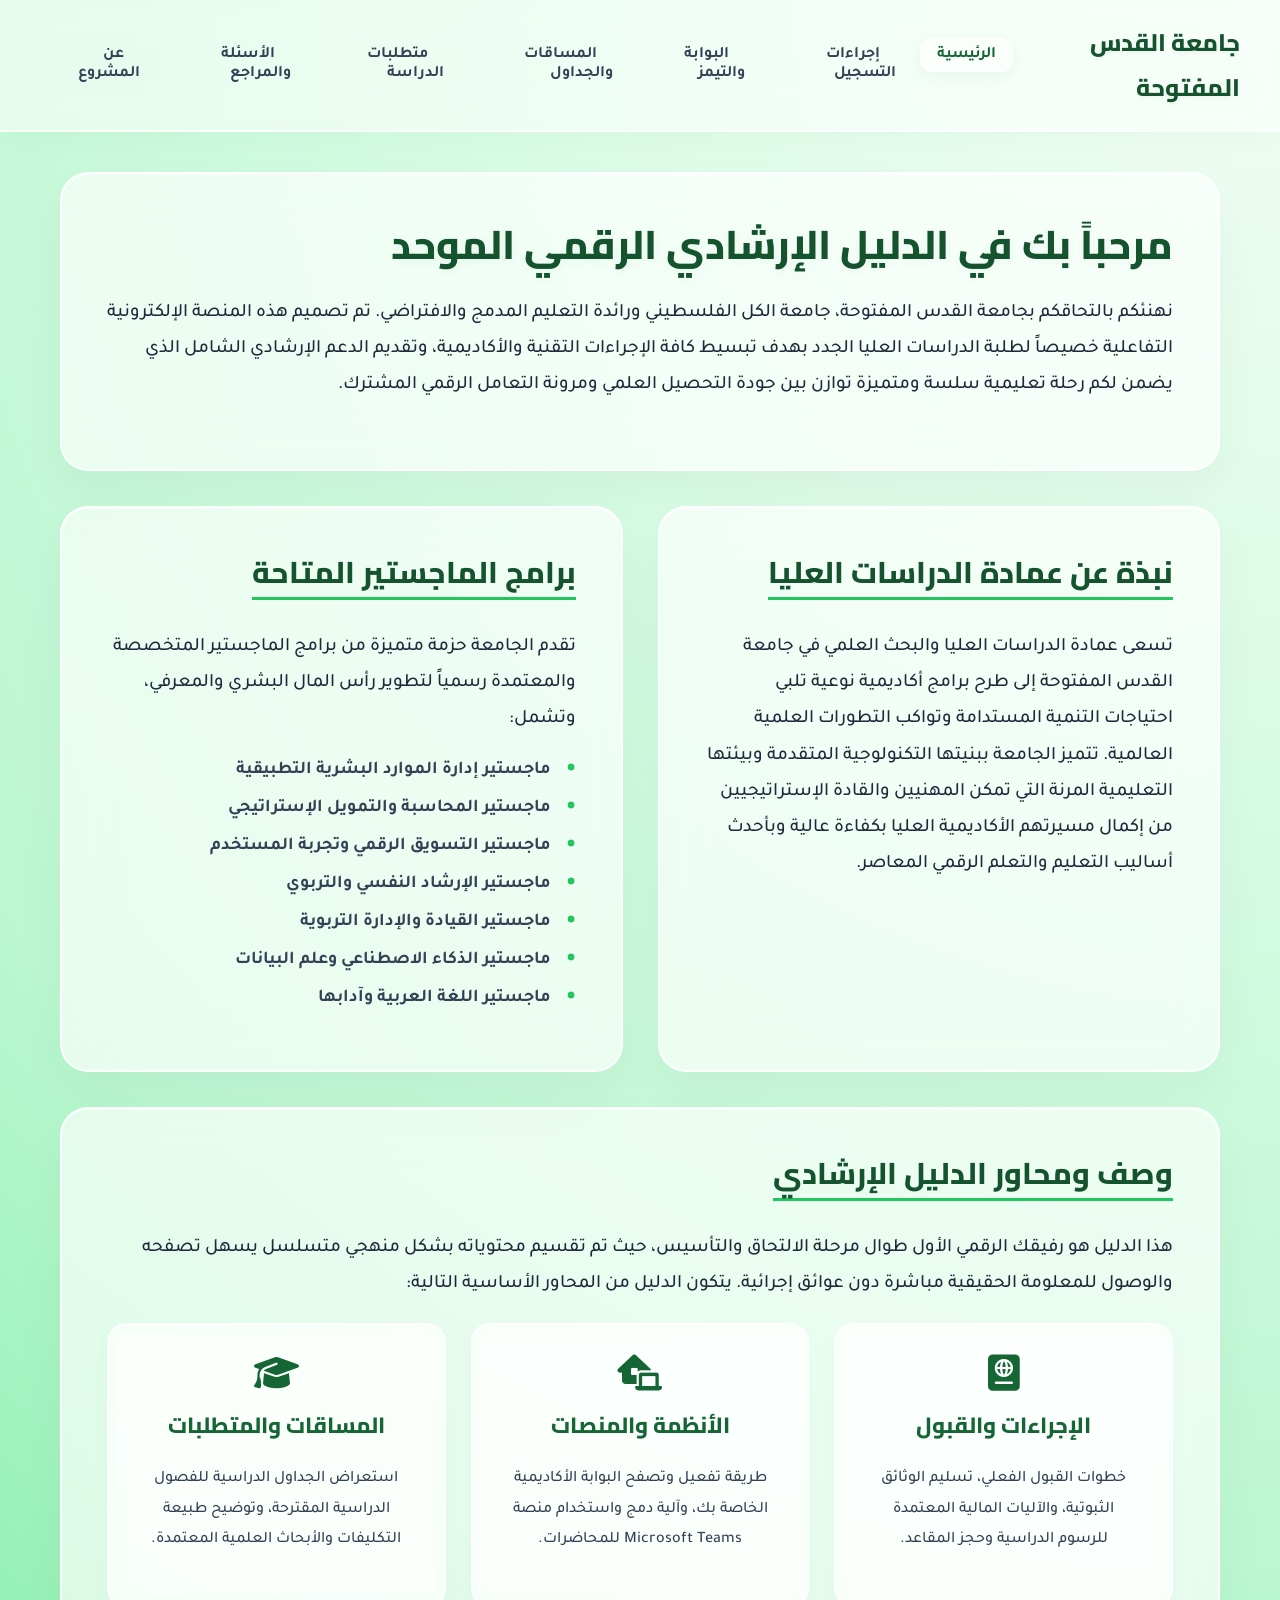
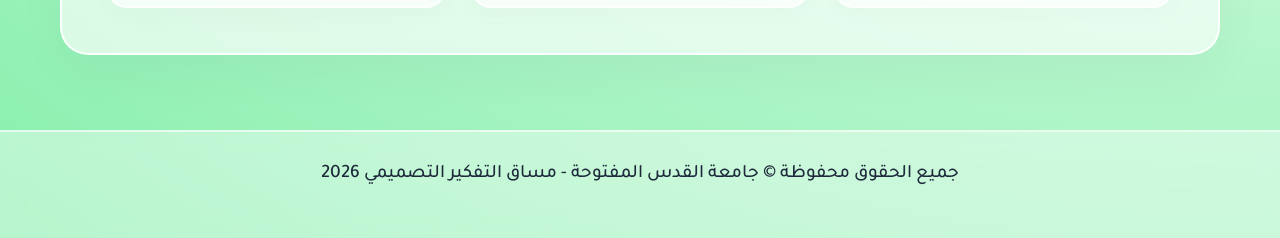
==== index.html @ 9cfdd2f3 "Initial commit - QOU Student Guide Complete" ====
<!DOCTYPE html>
<html lang="ar" dir="rtl">
<head>
    <meta charset="UTF-8">
    <meta name="viewport" content="width=device-width, initial-scale=1.0">
    <title>الدليل الإرشادي الرقمي - جامعة القدس المفتوحة</title>
    <link rel="stylesheet" href="css/style.css">
    <link rel="stylesheet" href="https://cdnjs.cloudflare.com/ajax/libs/font-awesome/6.5.1/css/all.min.css">
</head>
<body>
    <nav class="navbar">
        <a href="index.html" class="navbar-brand">جامعة القدس المفتوحة</a>
        <ul class="nav-links">
            <li><a href="index.html" class="active">الرئيسية</a></li>
            <li><a href="pages/registration.html">إجراءات التسجيل</a></li>
            <li><a href="pages/portal.html">البوابة والتيمز</a></li>
            <li><a href="pages/courses.html">المساقات والجداول</a></li>
            <li><a href="pages/requirements.html">متطلبات الدراسة</a></li>
            <li><a href="pages/faqs.html">الأسئلة والمراجع</a></li>
            <li><a href="pages/about.html">عن المشروع</a></li>
        </ul>
    </nav>

    <div class="container">
        <div class="glass-card">
            <h1>مرحباً بك في الدليل الإرشادي الرقمي الموحد</h1>
            <p>نهنئكم بالتحاقكم بجامعة القدس المفتوحة، جامعة الكل الفلسطيني ورائدة التعليم المدمج والافتراضي. تم تصميم هذه المنصة الإلكترونية التفاعلية خصيصاً لطلبة الدراسات العليا الجدد بهدف تبسيط كافة الإجراءات التقنية والأكاديمية، وتقديم الدعم الإرشادي الشامل الذي يضمن لكم رحلة تعليمية سلسة ومتميزة توازن بين جودة التحصيل العلمي ومرونة التعامل الرقمي المشترك.</p>
        </div>

        <div class="grid-2">
            <div class="glass-card">
                <h2>نبذة عن عمادة الدراسات العليا</h2>
                <p>تسعى عمادة الدراسات العليا والبحث العلمي في جامعة القدس المفتوحة إلى طرح برامج أكاديمية نوعية تلبي احتياجات التنمية المستدامة وتواكب التطورات العلمية العالمية. تتميز الجامعة ببنيتها التكنولوجية المتقدمة وبيئتها التعليمية المرنة التي تمكن المهنيين والقادة الإستراتيجيين من إكمال مسيرتهم الأكاديمية العليا بكفاءة عالية وبأحدث أساليب التعليم والتعلم الرقمي المعاصر.</p>
            </div>

            <div class="glass-card">
                <h2>برامج الماجستير المتاحة</h2>
                <p>تقدم الجامعة حزمة متميزة من برامج الماجستير المتخصصة والمعتمدة رسمياً لتطوير رأس المال البشري والمعرفي، وتشمل:</p>
                <div class="list-item">ماجستير إدارة الموارد البشرية التطبيقية</div>
                <div class="list-item">ماجستير المحاسبة والتمويل الإستراتيجي</div>
                <div class="list-item">ماجستير التسويق الرقمي وتجربة المستخدم</div>
                <div class="list-item">ماجستير الإرشاد النفسي والتربوي</div>
                <div class="list-item">ماجستير القيادة والإدارة التربوية</div>
                <div class="list-item">ماجستير الذكاء الاصطناعي وعلم البيانات</div>
                <div class="list-item">ماجستير اللغة العربية وآدابها</div>
            </div>
        </div>

        <div class="glass-card">
            <h2>وصف ومحاور الدليل الإرشادي</h2>
            <p>هذا الدليل هو رفيقك الرقمي الأول طوال مرحلة الالتحاق والتأسيس، حيث تم تقسيم محتوياته بشكل منهجي متسلسل يسهل تصفحه والوصول للمعلومة الحقيقية مباشرة دون عوائق إجرائية. يتكون الدليل من المحاور الأساسية التالية:</p>
            <div class="grid-3" style="margin-top: 20px;">
                <div class="tile">
                    <i class="fas fa-passport" style="font-size: 36px; color: #166534; margin-bottom: 20px;"></i>
                    <h3>الإجراءات والقبول</h3>
                    <p style="font-size: 16px; color: #334155;">خطوات القبول الفعلي، تسليم الوثائق الثبوتية، والآليات المالية المعتمدة للرسوم الدراسية وحجز المقاعد.</p>
                </div>
                <div class="tile">
                    <i class="fas fa-laptop-house" style="font-size: 36px; color: #166534; margin-bottom: 20px;"></i>
                    <h3>الأنظمة والمنصات</h3>
                    <p style="font-size: 16px; color: #334155;">طريقة تفعيل وتصفح البوابة الأكاديمية الخاصة بك، وآلية دمج واستخدام منصة Microsoft Teams للمحاضرات.</p>
                </div>
                <div class="tile">
                    <i class="fas fa-graduation-cap" style="font-size: 36px; color: #166534; margin-bottom: 20px;"></i>
                    <h3>المساقات والمتطلبات</h3>
                    <p style="font-size: 16px; color: #334155;">استعراض الجداول الدراسية للفصول الدراسية المقترحة، وتوضيح طبيعة التكليفات والأبحاث العلمية المعتمدة.</p>
                </div>
            </div>
        </div>
    </div>

    <div class="toast-container" id="toastContainer"></div>

    <footer>
        <p>جميع الحقوق محفوظة © جامعة القدس المفتوحة - مساق التفكير التصميمي 2026</p>
    </footer>

    <script>
        const container = document.getElementById('toastContainer');
        const notifications = [
            { icon: 'fa-robot', text: 'مساعد التسجيل الذكي نشط الآن لتوجيه خطواتك إلكترونياً.' },
            { icon: 'fa-bell', text: 'تنبيه فصلي: يرجى استكمال رفع الوثائق لتفعيل منصة Teams تلقائياً.' }
        ];
        notifications.forEach((note, index) => {
            setTimeout(() => {
                const toast = document.createElement('div');
                toast.className = 'toast-notification';
                toast.innerHTML = `<i class="fas ${note.icon}"></i> <span>${note.text}</span>`;
                container.appendChild(toast);
                setTimeout(() => toast.remove(), 6000);
            }, (index + 1) * 2500);
        });
    </script>
</body>
</html>
---- css/style.css ----
@import url('https://fonts.googleapis.com/css2?family=Cairo:wght@600;700;800&family=Tajawal:wght@400;500;700;800&display=swap');

* {
    box-sizing: border-box;
    margin: 0;
    padding: 0;
}

body {
    background: radial-gradient(circle at top right, #f0fdf4 0%, #dcfce7 30%, #bbf7d0 70%, #86efac 100%);
    color: #0f172a;
    font-family: 'Tajawal', sans-serif;
    direction: rtl;
    text-align: right;
    min-height: 100vh;
    display: flex;
    flex-direction: column;
    overflow-x: hidden;
}

.navbar {
    background: rgba(255, 255, 255, 0.55);
    backdrop-filter: blur(20px);
    -webkit-backdrop-filter: blur(20px);
    border-bottom: 2px solid rgba(255, 255, 255, 0.7);
    padding: 20px 40px;
    display: flex;
    justify-content: space-between;
    align-items: center;
    position: sticky;
    top: 0;
    z-index: 1000;
    box-shadow: 0 4px 30px rgba(22, 101, 52, 0.03);
}

.navbar-brand {
    font-family: 'Cairo', sans-serif;
    font-size: 24px;
    font-weight: 800;
    color: #14532d;
    text-decoration: none;
    text-shadow: 0 2px 4px rgba(0, 0, 0, 0.05);
}

.nav-links {
    display: flex;
    gap: 24px;
    list-style: none;
}

.nav-links a {
    color: #334155;
    text-decoration: none;
    font-size: 16px;
    font-weight: 700;
    padding: 8px 16px;
    border-radius: 12px;
    transition: all 0.3s cubic-bezier(0.4, 0, 0.2, 1);
}

.nav-links a:hover, .nav-links a.active {
    color: #166534;
    background: rgba(255, 255, 255, 0.6);
    box-shadow: 0 4px 15px rgba(22, 101, 52, 0.05);
    border: 1px solid rgba(255, 255, 255, 0.8);
}

.container {
    flex-grow: 1;
    max-width: 1200px;
    width: 100%;
    margin: 40px auto;
    padding: 0 20px;
}

.glass-card {
    background: rgba(255, 255, 255, 0.65);
    backdrop-filter: blur(24px);
    -webkit-backdrop-filter: blur(24px);
    border: 2px solid rgba(255, 255, 255, 0.85);
    border-radius: 28px;
    padding: 45px;
    box-shadow: 0 20px 50px rgba(15, 23, 42, 0.04), inset 0 1px 0 rgba(255, 255, 255, 0.5);
    margin-bottom: 35px;
    transition: transform 0.4s ease;
}

h1, h2, h3 {
    font-family: 'Cairo', sans-serif;
    color: #14532d;
    font-weight: 800;
    margin-bottom: 25px;
    line-height: 1.3;
}

h1 { font-size: 40px; text-shadow: 0 2px 10px rgba(22, 101, 52, 0.05); }
h2 { font-size: 30px; border-bottom: 3px solid #22c55e; display: inline-block; padding-bottom: 5px; margin-bottom: 30px; }
h3 { font-size: 22px; color: #166534; }

p {
    font-size: 19px;
    line-height: 1.9;
    color: #1e293b;
    font-weight: 500;
    margin-bottom: 20px;
}

.grid-2 {
    display: grid;
    grid-template-columns: 1fr 1fr;
    gap: 35px;
}

.grid-3 {
    display: grid;
    grid-template-columns: repeat(3, 1fr);
    gap: 25px;
}

.tile {
    background: rgba(255, 255, 255, 0.5);
    backdrop-filter: blur(10px);
    border: 2px solid rgba(255, 255, 255, 0.7);
    border-radius: 20px;
    padding: 30px;
    text-align: center;
    box-shadow: 0 8px 25px rgba(0, 0, 0, 0.02);
    transition: all 0.3s cubic-bezier(0.4, 0, 0.2, 1);
}

.tile:hover {
    transform: translateY(-8px);
    background: rgba(255, 255, 255, 0.8);
    border-color: #22c55e;
    box-shadow: 0 15px 35px rgba(22, 197, 94, 0.1);
}

.btn {
    display: inline-block;
    background: linear-gradient(135deg, #14532d 0%, #166534 100%);
    color: white;
    padding: 14px 32px;
    border-radius: 16px;
    text-decoration: none;
    font-weight: 700;
    font-size: 17px;
    border: none;
    cursor: pointer;
    box-shadow: 0 8px 25px rgba(20, 83, 45, 0.2);
    transition: all 0.3s ease;
}

.btn:hover {
    transform: translateY(-3px);
    box-shadow: 0 12px 30px rgba(20, 83, 45, 0.3);
}

footer {
    background: rgba(255, 255, 255, 0.4);
    backdrop-filter: blur(10px);
    border-top: 2px solid rgba(255, 255, 255, 0.6);
    padding: 25px;
    text-align: center;
    margin-top: auto;
    color: #334155;
    font-weight: 700;
    font-size: 16px;
}

table {
    width: 100%;
    border-collapse: separate;
    border-spacing: 0 10px;
    margin: 25px 0;
}

th, td {
    padding: 16px;
    text-align: right;
}

th {
    background: rgba(20, 83, 45, 0.1);
    color: #14532d;
    font-family: 'Cairo', sans-serif;
    font-weight: 800;
    border-radius: 12px;
}

td {
    background: rgba(255, 255, 255, 0.4);
    border-top: 1px solid rgba(255, 255, 255, 0.6);
    border-bottom: 1px solid rgba(255, 255, 255, 0.6);
    color: #334155;
    font-weight: 600;
}

td:first-child { border-right: 1px solid rgba(255, 255, 255, 0.6); border-radius: 0 12px 12px 0; }
td:last-child { border-left: 1px solid rgba(255, 255, 255, 0.6); border-radius: 12px 0 0 12px; }

.alert-box {
    background: rgba(34, 197, 94, 0.08);
    border-right: 6px solid #22c55e;
    padding: 25px;
    border-radius: 16px;
    margin: 25px 0;
    box-shadow: inset 0 1px 3px rgba(0,0,0,0.02);
}

.list-item {
    margin-bottom: 16px;
    padding-right: 25px;
    position: relative;
    font-size: 18px;
    font-weight: 600;
    color: #334155;
}

.list-item::before {
    content: "\2022";
    color: #22c55e;
    font-weight: 900;
    font-size: 24px;
    position: absolute;
    right: 0;
    top: -2px;
}

.toast-container {
    position: fixed;
    bottom: 30px;
    left: 30px;
    z-index: 2000;
    display: flex;
    flex-direction: column;
    gap: 15px;
}

.toast-notification {
    background: rgba(255, 255, 255, 0.85);
    backdrop-filter: blur(12px);
    border: 2px solid #22c55e;
    padding: 18px 25px;
    border-radius: 18px;
    box-shadow: 0 15px 40px rgba(15, 23, 42, 0.08);
    color: #14532d;
    font-weight: 700;
    font-size: 15px;
    display: flex;
    align-items: center;
    gap: 12px;
    animation: slideIn 0.5s cubic-bezier(0.175, 0.885, 0.32, 1.275) forwards;
    direction: rtl;
}

@keyframes slideIn {
    from { transform: translateX(-150%); opacity: 0; }
    to { transform: translateX(0); opacity: 1; }
}
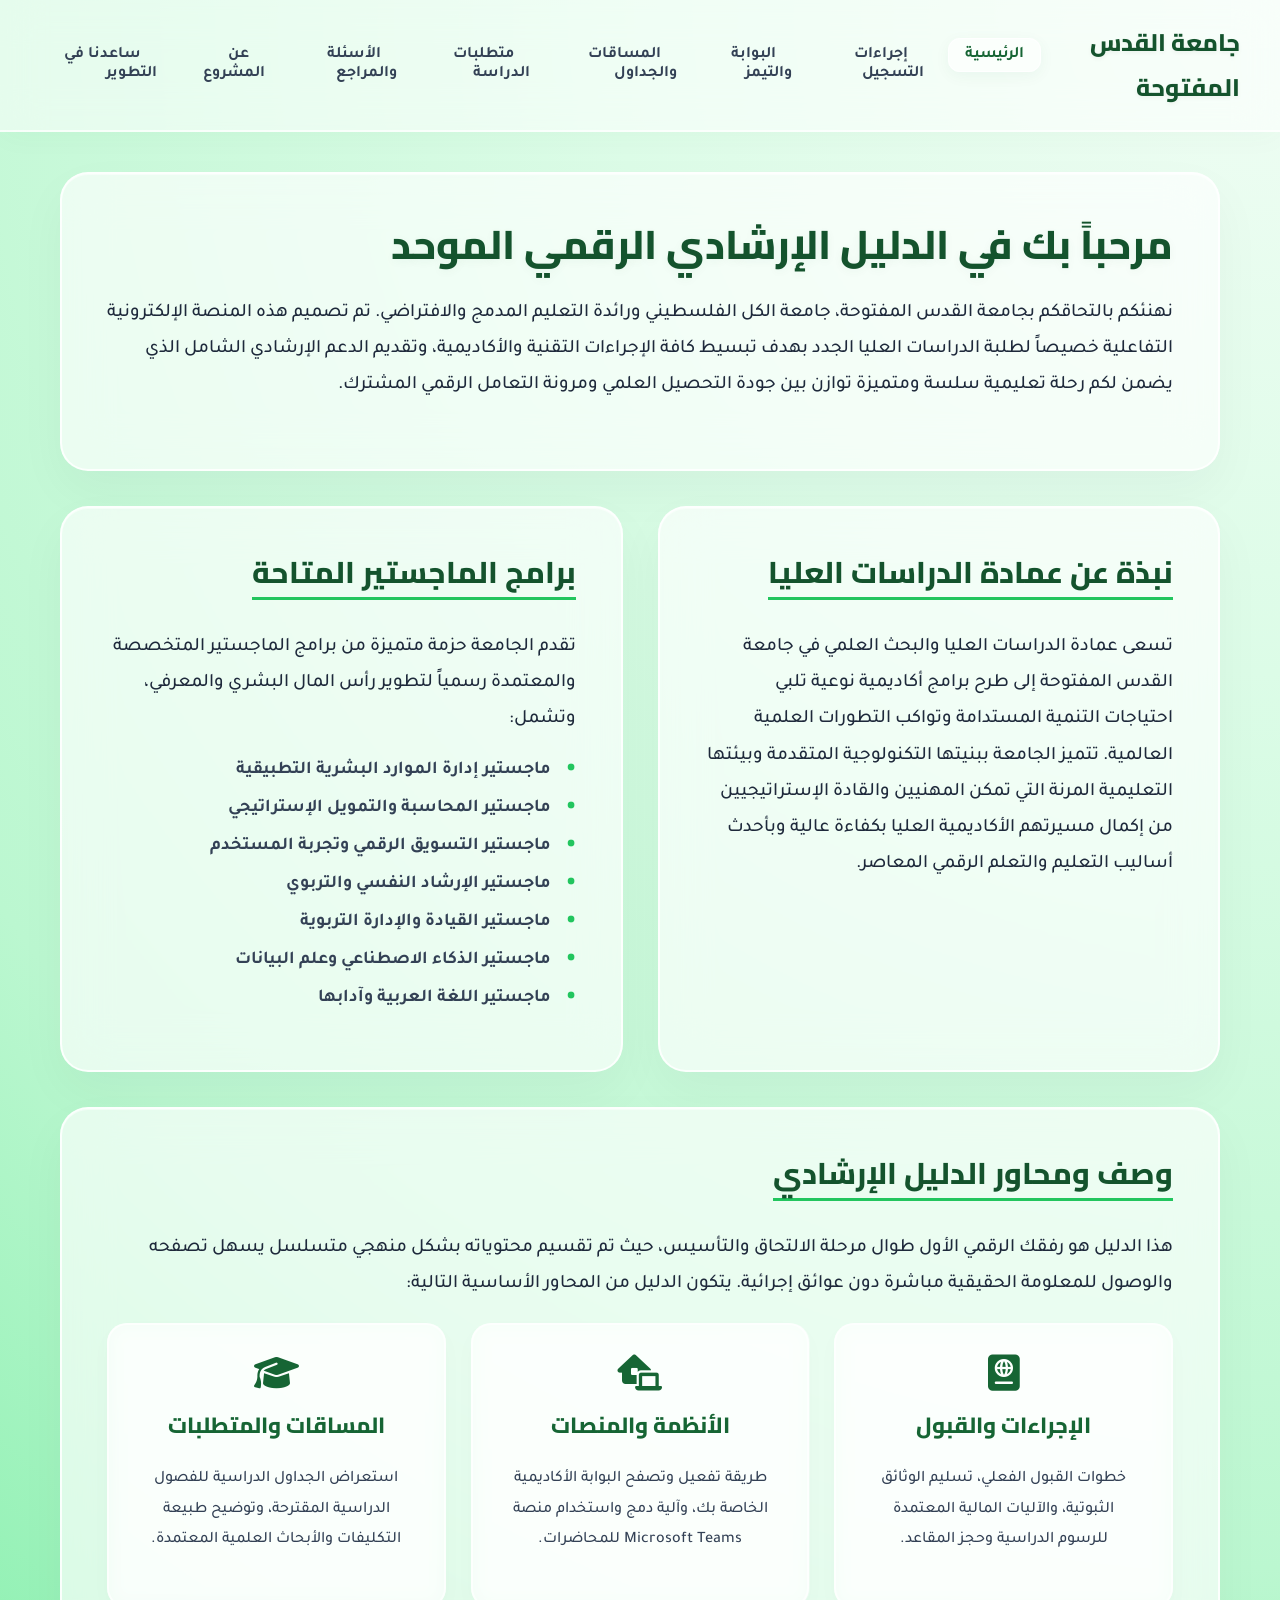
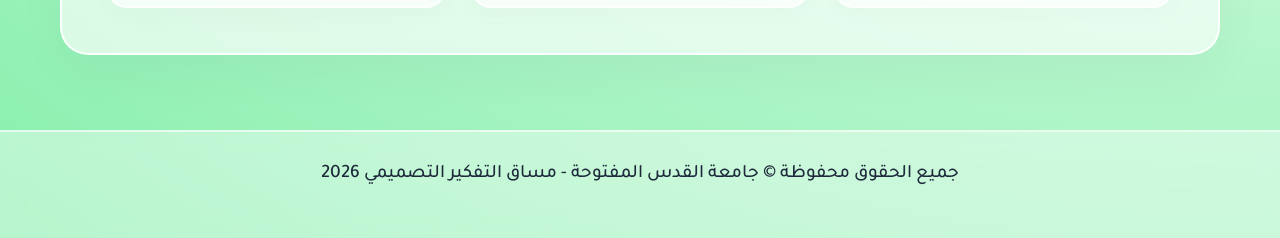
==== commit 5ed2f424: "Integrate SheetJS Excel database link into feedback page" ====
--- a/index.html
+++ b/index.html
@@ -18,6 +18,7 @@
             <li><a href="pages/requirements.html">متطلبات الدراسة</a></li>
             <li><a href="pages/faqs.html">الأسئلة والمراجع</a></li>
             <li><a href="pages/about.html">عن المشروع</a></li>
+            <li><a href="pages/feedback.html">ساعدنا في التطوير</a></li>
         </ul>
     </nav>
 
@@ -48,7 +49,7 @@
 
         <div class="glass-card">
             <h2>وصف ومحاور الدليل الإرشادي</h2>
-            <p>هذا الدليل هو رفيقك الرقمي الأول طوال مرحلة الالتحاق والتأسيس، حيث تم تقسيم محتوياته بشكل منهجي متسلسل يسهل تصفحه والوصول للمعلومة الحقيقية مباشرة دون عوائق إجرائية. يتكون الدليل من المحاور الأساسية التالية:</p>
+            <p>هذا الدليل هو رفقك الرقمي الأول طوال مرحلة الالتحاق والتأسيس، حيث تم تقسيم محتوياته بشكل منهجي متسلسل يسهل تصفحه والوصول للمعلومة الحقيقية مباشرة دون عوائق إجرائية. يتكون الدليل من المحاور الأساسية التالية:</p>
             <div class="grid-3" style="margin-top: 20px;">
                 <div class="tile">
                     <i class="fas fa-passport" style="font-size: 36px; color: #166534; margin-bottom: 20px;"></i>
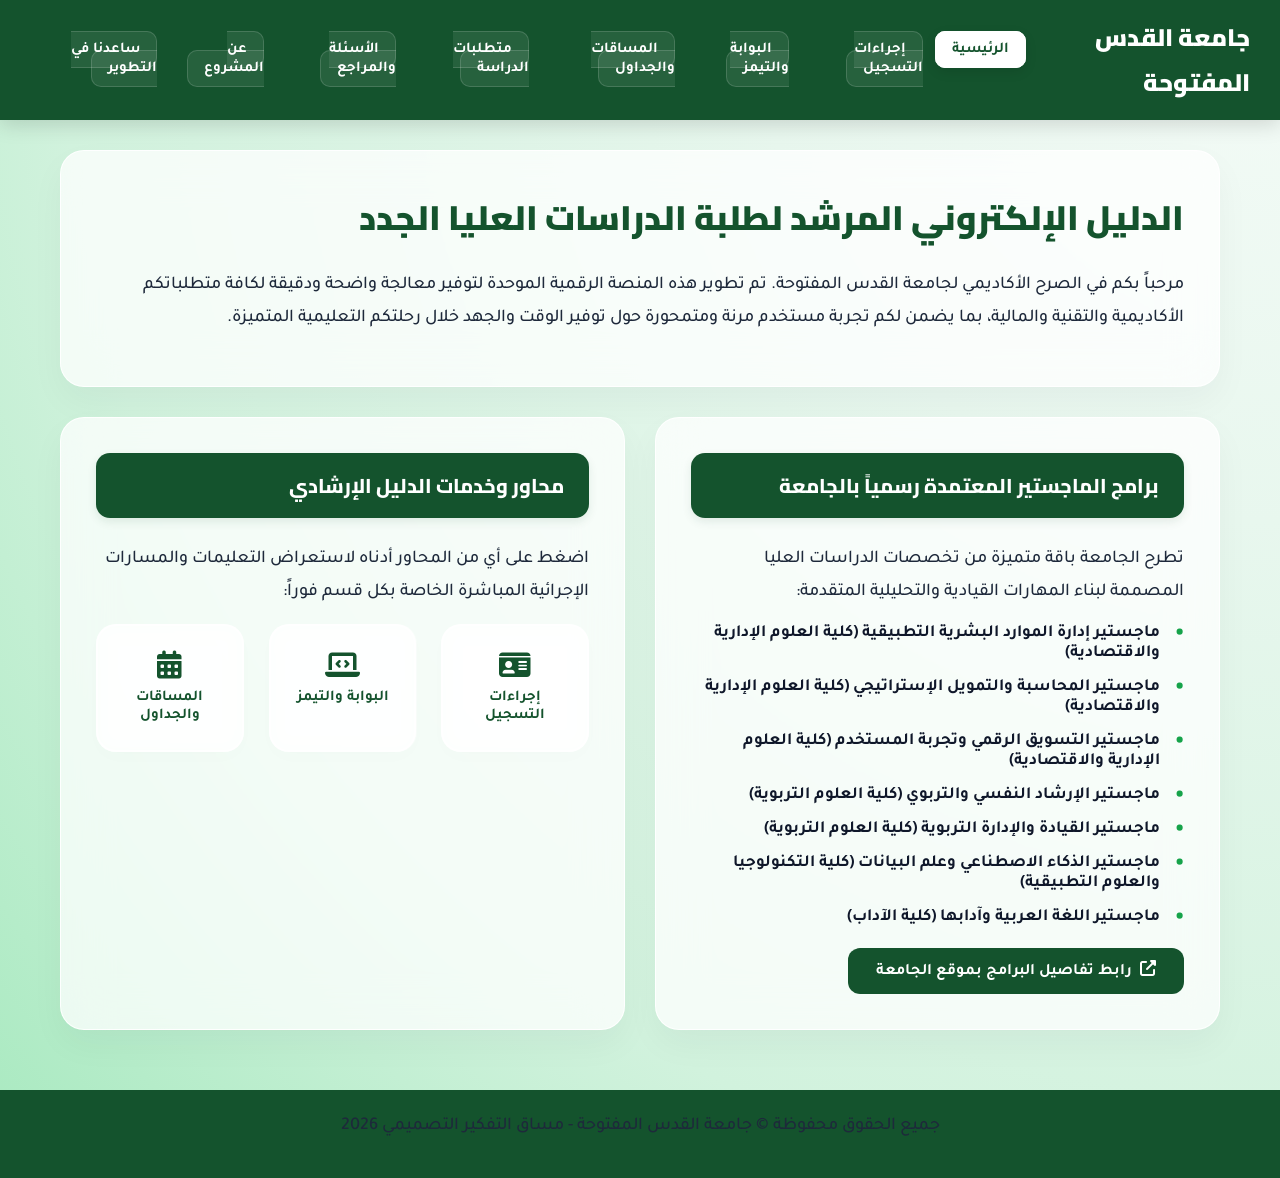
==== commit f1bfa380: "Refactor educational data criteria, optimize high-contrast tiles style, and enhance targeted toast n" ====
--- a/index.html
+++ b/index.html
@@ -3,13 +3,16 @@
 <head>
     <meta charset="UTF-8">
     <meta name="viewport" content="width=device-width, initial-scale=1.0">
-    <title>الدليل الإرشادي الرقمي - جامعة القدس المفتوحة</title>
+    <title>الدليل الإلكتروني الموحد - جامعة القدس المفتوحة</title>
     <link rel="stylesheet" href="css/style.css">
     <link rel="stylesheet" href="https://cdnjs.cloudflare.com/ajax/libs/font-awesome/6.5.1/css/all.min.css">
 </head>
 <body>
     <nav class="navbar">
         <a href="index.html" class="navbar-brand">جامعة القدس المفتوحة</a>
+        <div class="menu-toggle" onclick="document.querySelector('.nav-links').classList.toggle('show')">
+            <i class="fas fa-bars"></i>
+        </div>
         <ul class="nav-links">
             <li><a href="index.html" class="active">الرئيسية</a></li>
             <li><a href="pages/registration.html">إجراءات التسجيل</a></li>
@@ -24,48 +27,55 @@
 
     <div class="container">
         <div class="glass-card">
-            <h1>مرحباً بك في الدليل الإرشادي الرقمي الموحد</h1>
-            <p>نهنئكم بالتحاقكم بجامعة القدس المفتوحة، جامعة الكل الفلسطيني ورائدة التعليم المدمج والافتراضي. تم تصميم هذه المنصة الإلكترونية التفاعلية خصيصاً لطلبة الدراسات العليا الجدد بهدف تبسيط كافة الإجراءات التقنية والأكاديمية، وتقديم الدعم الإرشادي الشامل الذي يضمن لكم رحلة تعليمية سلسة ومتميزة توازن بين جودة التحصيل العلمي ومرونة التعامل الرقمي المشترك.</p>
+            <h1>الدليل الإلكتروني المرشد لطلبة الدراسات العليا الجدد</h1>
+            <p>مرحباً بكم في الصرح الأكاديمي لجامعة القدس المفتوحة. تم تطوير هذه المنصة الرقمية الموحدة لتوفير معالجة واضحة ودقيقة لكافة متطلباتكم الأكاديمية والتقنية والمالية، بما يضمن لكم تجربة مستخدم مرنة ومتمحورة حول توفير الوقت والجهد خلال رحلتكم التعليمية المتميزة.</p>
         </div>
 
         <div class="grid-2">
             <div class="glass-card">
-                <h2>نبذة عن عمادة الدراسات العليا</h2>
-                <p>تسعى عمادة الدراسات العليا والبحث العلمي في جامعة القدس المفتوحة إلى طرح برامج أكاديمية نوعية تلبي احتياجات التنمية المستدامة وتواكب التطورات العلمية العالمية. تتميز الجامعة ببنيتها التكنولوجية المتقدمة وبيئتها التعليمية المرنة التي تمكن المهنيين والقادة الإستراتيجيين من إكمال مسيرتهم الأكاديمية العليا بكفاءة عالية وبأحدث أساليب التعليم والتعلم الرقمي المعاصر.</p>
+                <div class="section-header">برامج الماجستير المعتمدة رسمياً بالجامعة</div>
+                <p>تطرح الجامعة باقة متميزة من تخصصات الدراسات العليا المصممة لبناء المهارات القيادية والتحليلية المتقدمة:</p>
+                <div class="list-item"><b>ماجستير إدارة الموارد البشرية التطبيقية</b> (كلية العلوم الإدارية والاقتصادية)</div>
+                <div class="list-item"><b>ماجستير المحاسبة والتمويل الإستراتيجي</b> (كلية العلوم الإدارية والاقتصادية)</div>
+                <div class="list-item"><b>ماجستير التسويق الرقمي وتجربة المستخدم</b> (كلية العلوم الإدارية والاقتصادية)</div>
+                <div class="list-item"><b>ماجستير الإرشاد النفسي والتربوي</b> (كلية العلوم التربوية)</div>
+                <div class="list-item"><b>ماجستير القيادة والإدارة التربوية</b> (كلية العلوم التربوية)</div>
+                <div class="list-item"><b>ماجستير الذكاء الاصطناعي وعلم البيانات</b> (كلية التكنولوجيا والعلوم التطبيقية)</div>
+                <div class="list-item"><b>ماجستير اللغة العربية وآدابها</b> (كلية الآداب)</div>
+                <div style="margin-top: 20px;">
+                    <a href="https://www.qou.edu/ar/admission_Reg/master/masters.jsp" target="_blank" class="btn"><i class="fas fa-external-link-alt" style="margin-left: 8px;"></i>رابط تفاصيل البرامج بموقع الجامعة</a>
+                </div>
             </div>
 
             <div class="glass-card">
-                <h2>برامج الماجستير المتاحة</h2>
-                <p>تقدم الجامعة حزمة متميزة من برامج الماجستير المتخصصة والمعتمدة رسمياً لتطوير رأس المال البشري والمعرفي، وتشمل:</p>
-                <div class="list-item">ماجستير إدارة الموارد البشرية التطبيقية</div>
-                <div class="list-item">ماجستير المحاسبة والتمويل الإستراتيجي</div>
-                <div class="list-item">ماجستير التسويق الرقمي وتجربة المستخدم</div>
-                <div class="list-item">ماجستير الإرشاد النفسي والتربوي</div>
-                <div class="list-item">ماجستير القيادة والإدارة التربوية</div>
-                <div class="list-item">ماجستير الذكاء الاصطناعي وعلم البيانات</div>
-                <div class="list-item">ماجستير اللغة العربية وآدابها</div>
+                <div class="section-header">محاور وخدمات الدليل الإرشادي</div>
+                <p>اضغط على أي من المحاور أدناه لاستعراض التعليمات والمسارات الإجرائية المباشرة الخاصة بكل قسم فوراً:</p>
+                <div class="grid-3" style="margin-top: 15px;">
+                    <div class="tile" onclick="openModal('إجراءات القبول والتسجيل', 'يتضمن هذا المحور تفصيل تسلسل خطوات القبول الفعلي، وحصر الوثائق الثبوتية الأساسية، وجدول المستحقات والرسوم الدراسية الثابتة لحجز المقعد الدراسي.')">
+                        <i class="fas fa-id-card" style="font-size: 28px; color: #14532d; margin-bottom: 10px;"></i>
+                        <h3 style="font-size: 15px; color:#14532d;">إجراءات التسجيل</h3>
+                    </div>
+                    <div class="tile" onclick="openModal('البوابة ومنصات التعلم', 'شرح مفصل لكيفية الدخول الأولي للبوابة الأكاديمية الموحدة وتحديث البيانات، بالإضافة إلى آلية دمج واستخدام حساب Microsoft Teams لحضور المحاضرات.')">
+                        <i class="fas fa-laptop-code" style="font-size: 28px; color: #14532d; margin-bottom: 10px;"></i>
+                        <h3 style="font-size: 15px; color:#14532d;">البوابة والتيمز</h3>
+                    </div>
+                    <div class="tile" onclick="openModal('المساقات والجداول الدراسية', 'استعراض دقيق لهيكلية الساعات المعتمدة؛ حيث يسجل الطالب 9 ساعات فصلياً و6 ساعات في الفصل الصيفي كحد أقصى، مع توضيح آلية التسجيل الإلكتروني.')">
+                        <i class="fas fa-calendar-alt" style="font-size: 28px; color: #14532d; margin-bottom: 10px;"></i>
+                        <h3 style="font-size: 15px; color:#14532d;">المساقات والجداول</h3>
+                    </div>
+                </div>
             </div>
         </div>
+    </div>
 
-        <div class="glass-card">
-            <h2>وصف ومحاور الدليل الإرشادي</h2>
-            <p>هذا الدليل هو رفقك الرقمي الأول طوال مرحلة الالتحاق والتأسيس، حيث تم تقسيم محتوياته بشكل منهجي متسلسل يسهل تصفحه والوصول للمعلومة الحقيقية مباشرة دون عوائق إجرائية. يتكون الدليل من المحاور الأساسية التالية:</p>
-            <div class="grid-3" style="margin-top: 20px;">
-                <div class="tile">
-                    <i class="fas fa-passport" style="font-size: 36px; color: #166534; margin-bottom: 20px;"></i>
-                    <h3>الإجراءات والقبول</h3>
-                    <p style="font-size: 16px; color: #334155;">خطوات القبول الفعلي، تسليم الوثائق الثبوتية، والآليات المالية المعتمدة للرسوم الدراسية وحجز المقاعد.</p>
-                </div>
-                <div class="tile">
-                    <i class="fas fa-laptop-house" style="font-size: 36px; color: #166534; margin-bottom: 20px;"></i>
-                    <h3>الأنظمة والمنصات</h3>
-                    <p style="font-size: 16px; color: #334155;">طريقة تفعيل وتصفح البوابة الأكاديمية الخاصة بك، وآلية دمج واستخدام منصة Microsoft Teams للمحاضرات.</p>
-                </div>
-                <div class="tile">
-                    <i class="fas fa-graduation-cap" style="font-size: 36px; color: #166534; margin-bottom: 20px;"></i>
-                    <h3>المساقات والمتطلبات</h3>
-                    <p style="font-size: 16px; color: #334155;">استعراض الجداول الدراسية للفصول الدراسية المقترحة، وتوضيح طبيعة التكليفات والأبحاث العلمية المعتمدة.</p>
-                </div>
+    <div id="infoModal" class="modal">
+        <div class="modal-content">
+            <div class="modal-header">
+                <span id="modalTitle"></span>
+                <span class="modal-close" onclick="closeModal()">&times;</span>
+            </div>
+            <div class="modal-body">
+                <p id="modalText"></p>
             </div>
         </div>
     </div>
@@ -77,20 +87,28 @@
     </footer>
 
     <script>
-        const container = document.getElementById('toastContainer');
-        const notifications = [
-            { icon: 'fa-robot', text: 'مساعد التسجيل الذكي نشط الآن لتوجيه خطواتك إلكترونياً.' },
-            { icon: 'fa-bell', text: 'تنبيه فصلي: يرجى استكمال رفع الوثائق لتفعيل منصة Teams تلقائياً.' }
-        ];
-        notifications.forEach((note, index) => {
-            setTimeout(() => {
-                const toast = document.createElement('div');
-                toast.className = 'toast-notification';
-                toast.innerHTML = `<i class="fas ${note.icon}"></i> <span>${note.text}</span>`;
-                container.appendChild(toast);
-                setTimeout(() => toast.remove(), 6000);
-            }, (index + 1) * 2500);
-        });
+        function openModal(title, text) {
+            document.getElementById('modalTitle').innerText = title;
+            document.getElementById('modalText').innerText = text;
+            document.getElementById('infoModal').style.display = 'flex';
+        }
+        function closeModal() {
+            document.getElementById('infoModal').style.display = 'none';
+        }
+        window.onclick = function(event) {
+            if (event.target == document.getElementById('infoModal')) closeModal();
+        }
+
+        // إشعارات واقعية وموجهة تقترح الانتقال لتبويبات مهمة
+        setTimeout(() => {
+            const container = document.getElementById('toastContainer');
+            const toast = document.createElement('div');
+            toast.className = 'toast-notification';
+            toast.innerHTML = '<i class="fas fa-comment-dots"></i> <span>هل لديك مقترحات لتطوير المنصة؟ اضغط هنا لزيارة صفحة "ساعدنا في التطوير" وإدخال رأيك حياً.</span>';
+            toast.onclick = () => window.location.href = 'pages/feedback.html';
+            container.appendChild(toast);
+            setTimeout(() => toast.remove(), 7000);
+        }, 2000);
     </script>
 </body>
 </html>
--- a/css/style.css
+++ b/css/style.css
@@ -1,4 +1,4 @@
-@import url('https://fonts.googleapis.com/css2?family=Cairo:wght@600;700;800&family=Tajawal:wght@400;500;700;800&display=swap');
+@import url('https://fonts.googleapis.com/css2?family=Cairo:wght=700;800;900&family=Tajawal:wght=500;700;800;900&display=swap');
 
 * {
     box-sizing: border-box;
@@ -7,7 +7,7 @@
 }
 
 body {
-    background: radial-gradient(circle at top right, #f0fdf4 0%, #dcfce7 30%, #bbf7d0 70%, #86efac 100%);
+    background: radial-gradient(circle at top right, #f4fbf7 0%, #e8f7ee 30%, #d1f2dd 70%, #a7e9bf 100%);
     color: #0f172a;
     font-family: 'Tajawal', sans-serif;
     direction: rtl;
@@ -18,97 +18,112 @@
     overflow-x: hidden;
 }
 
+/* شريط القوائم المطور - مربعات مرنة عالية التباين ومتجاوبة */
 .navbar {
-    background: rgba(255, 255, 255, 0.55);
-    backdrop-filter: blur(20px);
-    -webkit-backdrop-filter: blur(20px);
-    border-bottom: 2px solid rgba(255, 255, 255, 0.7);
-    padding: 20px 40px;
+    background: #14532d;
+    padding: 15px 30px;
     display: flex;
     justify-content: space-between;
     align-items: center;
     position: sticky;
     top: 0;
     z-index: 1000;
-    box-shadow: 0 4px 30px rgba(22, 101, 52, 0.03);
+    box-shadow: 0 4px 20px rgba(0,0,0,0.15);
 }
 
 .navbar-brand {
     font-family: 'Cairo', sans-serif;
     font-size: 24px;
-    font-weight: 800;
+    font-weight: 900;
+    color: #ffffff;
+    text-decoration: none;
+}
+
+.menu-toggle {
+    display: none;
+    color: white;
+    font-size: 24px;
+    cursor: pointer;
+}
+
+.nav-links {
+    display: flex;
+    gap: 12px;
+    list-style: none;
+}
+
+.nav-links a {
+    color: #ffffff;
+    text-decoration: none;
+    font-size: 15px;
+    font-weight: 700;
+    padding: 10px 16px;
+    border-radius: 10px;
+    background: rgba(255, 255, 255, 0.08);
+    border: 1px solid rgba(255, 255, 255, 0.15);
+    transition: all 0.3s ease;
+}
+
+.nav-links a:hover, .nav-links a.active {
     color: #14532d;
-    text-decoration: none;
-    text-shadow: 0 2px 4px rgba(0, 0, 0, 0.05);
-}
-
-.nav-links {
-    display: flex;
-    gap: 24px;
-    list-style: none;
-}
-
-.nav-links a {
-    color: #334155;
-    text-decoration: none;
-    font-size: 16px;
-    font-weight: 700;
-    padding: 8px 16px;
-    border-radius: 12px;
-    transition: all 0.3s cubic-bezier(0.4, 0, 0.2, 1);
-}
-
-.nav-links a:hover, .nav-links a.active {
-    color: #166534;
-    background: rgba(255, 255, 255, 0.6);
-    box-shadow: 0 4px 15px rgba(22, 101, 52, 0.05);
-    border: 1px solid rgba(255, 255, 255, 0.8);
+    background: #ffffff;
+    border-color: #ffffff;
+    box-shadow: 0 4px 12px rgba(0, 0, 0, 0.1);
 }
 
 .container {
     flex-grow: 1;
     max-width: 1200px;
     width: 100%;
-    margin: 40px auto;
+    margin: 30px auto;
     padding: 0 20px;
 }
 
+/* بطاقات زجاجية مريحة ومعززة بصرياً */
 .glass-card {
-    background: rgba(255, 255, 255, 0.65);
+    background: rgba(255, 255, 255, 0.75);
     backdrop-filter: blur(24px);
     -webkit-backdrop-filter: blur(24px);
-    border: 2px solid rgba(255, 255, 255, 0.85);
-    border-radius: 28px;
-    padding: 45px;
-    box-shadow: 0 20px 50px rgba(15, 23, 42, 0.04), inset 0 1px 0 rgba(255, 255, 255, 0.5);
-    margin-bottom: 35px;
-    transition: transform 0.4s ease;
-}
-
-h1, h2, h3 {
-    font-family: 'Cairo', sans-serif;
-    color: #14532d;
+    border: 1px solid rgba(255, 255, 255, 0.9);
+    border-radius: 24px;
+    padding: 35px;
+    box-shadow: 0 15px 35px rgba(15, 23, 42, 0.04);
+    margin-bottom: 30px;
+}
+
+/* ترويسات خضراء غامقة كمربعات وعناوين بيضاء */
+.section-header {
+    background: #14532d;
+    color: #ffffff;
+    padding: 14px 25px;
+    border-radius: 14px;
+    font-family: 'Cairo', sans-serif;
+    font-size: 20px;
     font-weight: 800;
     margin-bottom: 25px;
-    line-height: 1.3;
-}
-
-h1 { font-size: 40px; text-shadow: 0 2px 10px rgba(22, 101, 52, 0.05); }
-h2 { font-size: 30px; border-bottom: 3px solid #22c55e; display: inline-block; padding-bottom: 5px; margin-bottom: 30px; }
-h3 { font-size: 22px; color: #166534; }
+    box-shadow: 0 4px 10px rgba(20, 83, 45, 0.1);
+}
+
+h1 {
+    font-family: 'Cairo', sans-serif;
+    color: #14532d;
+    font-weight: 900;
+    font-size: 34px;
+    margin-bottom: 20px;
+}
 
 p {
-    font-size: 19px;
-    line-height: 1.9;
+    font-size: 18px;
+    line-height: 1.85;
     color: #1e293b;
     font-weight: 500;
-    margin-bottom: 20px;
+    margin-bottom: 15px;
 }
 
 .grid-2 {
     display: grid;
     grid-template-columns: 1fr 1fr;
-    gap: 35px;
+    gap: 30px;
 }
 
 .grid-3 {
@@ -118,60 +133,50 @@
 }
 
 .tile {
-    background: rgba(255, 255, 255, 0.5);
+    background: rgba(255, 255, 255, 0.65);
     backdrop-filter: blur(10px);
-    border: 2px solid rgba(255, 255, 255, 0.7);
+    border: 2px solid rgba(255, 255, 255, 0.8);
     border-radius: 20px;
-    padding: 30px;
+    padding: 25px;
     text-align: center;
-    box-shadow: 0 8px 25px rgba(0, 0, 0, 0.02);
+    box-shadow: 0 6px 20px rgba(0, 0, 0, 0.01);
     transition: all 0.3s cubic-bezier(0.4, 0, 0.2, 1);
+    cursor: pointer;
 }
 
 .tile:hover {
-    transform: translateY(-8px);
-    background: rgba(255, 255, 255, 0.8);
-    border-color: #22c55e;
-    box-shadow: 0 15px 35px rgba(22, 197, 94, 0.1);
+    transform: translateY(-6px);
+    border-color: #16a34a;
+    background: rgba(255, 255, 255, 0.9);
+    box-shadow: 0 12px 30px rgba(22, 163, 74, 0.12);
 }
 
 .btn {
     display: inline-block;
-    background: linear-gradient(135deg, #14532d 0%, #166534 100%);
-    color: white;
-    padding: 14px 32px;
-    border-radius: 16px;
+    background: #14532d;
+    color: #ffffff;
+    padding: 12px 28px;
+    border-radius: 12px;
     text-decoration: none;
     font-weight: 700;
-    font-size: 17px;
+    font-size: 16px;
     border: none;
     cursor: pointer;
-    box-shadow: 0 8px 25px rgba(20, 83, 45, 0.2);
-    transition: all 0.3s ease;
+    transition: all 0.2s ease;
 }
 
 .btn:hover {
-    transform: translateY(-3px);
-    box-shadow: 0 12px 30px rgba(20, 83, 45, 0.3);
-}
-
-footer {
-    background: rgba(255, 255, 255, 0.4);
-    backdrop-filter: blur(10px);
-    border-top: 2px solid rgba(255, 255, 255, 0.6);
-    padding: 25px;
-    text-align: center;
-    margin-top: auto;
-    color: #334155;
-    font-weight: 700;
-    font-size: 16px;
-}
-
+    background: #166534;
+    transform: translateY(-2px);
+    box-shadow: 0 6px 15px rgba(20, 83, 45, 0.25);
+}
+
+/* جداول منسقة وعالية التباين */
 table {
     width: 100%;
     border-collapse: separate;
-    border-spacing: 0 10px;
-    margin: 25px 0;
+    border-spacing: 0 8px;
+    margin: 20px 0;
 }
 
 th, td {
@@ -180,80 +185,180 @@
 }
 
 th {
-    background: rgba(20, 83, 45, 0.1);
-    color: #14532d;
-    font-family: 'Cairo', sans-serif;
-    font-weight: 800;
-    border-radius: 12px;
+    background: #14532d;
+    color: #ffffff;
+    font-family: 'Cairo', sans-serif;
+    font-weight: 700;
+    border-radius: 10px;
 }
 
 td {
-    background: rgba(255, 255, 255, 0.4);
-    border-top: 1px solid rgba(255, 255, 255, 0.6);
-    border-bottom: 1px solid rgba(255, 255, 255, 0.6);
-    color: #334155;
+    background: rgba(255, 255, 255, 0.5);
+    border-top: 1px solid rgba(255, 255, 255, 0.8);
+    border-bottom: 1px solid rgba(255, 255, 255, 0.8);
     font-weight: 600;
 }
 
-td:first-child { border-right: 1px solid rgba(255, 255, 255, 0.6); border-radius: 0 12px 12px 0; }
-td:last-child { border-left: 1px solid rgba(255, 255, 255, 0.6); border-radius: 12px 0 0 12px; }
+td:first-child { border-right: 1px solid rgba(255, 255, 255, 0.8); border-radius: 0 10px 10px 0; }
+td:last-child { border-left: 1px solid rgba(255, 255, 255, 0.8); border-radius: 10px 0 0 10px; }
 
 .alert-box {
-    background: rgba(34, 197, 94, 0.08);
-    border-right: 6px solid #22c55e;
-    padding: 25px;
-    border-radius: 16px;
-    margin: 25px 0;
-    box-shadow: inset 0 1px 3px rgba(0,0,0,0.02);
+    background: rgba(22, 163, 74, 0.06);
+    border-right: 6px solid #14532d;
+    padding: 22px;
+    border-radius: 14px;
+    margin: 20px 0;
 }
 
 .list-item {
-    margin-bottom: 16px;
-    padding-right: 25px;
+    margin-bottom: 14px;
+    padding-right: 24px;
     position: relative;
-    font-size: 18px;
+    font-size: 17px;
     font-weight: 600;
-    color: #334155;
 }
 
 .list-item::before {
     content: "\2022";
-    color: #22c55e;
+    color: #16a34a;
     font-weight: 900;
-    font-size: 24px;
+    font-size: 22px;
     position: absolute;
     right: 0;
     top: -2px;
+}
+
+.video-container {
+    position: relative;
+    padding-bottom: 56.25%;
+    height: 0;
+    overflow: hidden;
+    max-width: 100%;
+    border-radius: 16px;
+    box-shadow: 0 8px 25px rgba(0,0,0,0.08);
+    margin: 20px 0;
+}
+
+.video-container iframe {
+    position: absolute;
+    top: 0;
+    left: 0;
+    width: 100%;
+    height: 100%;
+    border: none;
+}
+
+/* نظام النوافذ المنبثقة التفاعلية */
+.modal {
+    display: none;
+    position: fixed;
+    top: 0;
+    left: 0;
+    width: 100%;
+    height: 100%;
+    background: rgba(15, 23, 42, 0.4);
+    backdrop-filter: blur(8px);
+    z-index: 2000;
+    justify-content: center;
+    align-items: center;
+    padding: 20px;
+}
+
+.modal-content {
+    background: #ffffff;
+    border-radius: 24px;
+    max-width: 600px;
+    width: 100%;
+    box-shadow: 0 25px 50px rgba(0,0,0,0.15);
+    overflow: hidden;
+    animation: modalFade 0.3s ease;
+}
+
+@keyframes modalFade {
+    from { transform: translateY(20px); opacity: 0; }
+    to { transform: translateY(0); opacity: 1; }
+}
+
+.modal-header {
+    background: #14532d;
+    color: white;
+    padding: 20px;
+    font-family: 'Cairo', sans-serif;
+    font-size: 18px;
+    font-weight: 700;
+    display: flex;
+    justify-content: space-between;
+    align-items: center;
+}
+
+.modal-close {
+    cursor: pointer;
+    font-size: 20px;
+}
+
+.modal-body {
+    padding: 25px;
 }
 
 .toast-container {
     position: fixed;
     bottom: 30px;
     left: 30px;
-    z-index: 2000;
+    z-index: 3000;
     display: flex;
     flex-direction: column;
     gap: 15px;
 }
 
 .toast-notification {
-    background: rgba(255, 255, 255, 0.85);
-    backdrop-filter: blur(12px);
-    border: 2px solid #22c55e;
-    padding: 18px 25px;
-    border-radius: 18px;
-    box-shadow: 0 15px 40px rgba(15, 23, 42, 0.08);
+    background: #ffffff;
+    border-right: 5px solid #14532d;
+    padding: 16px 22px;
+    border-radius: 14px;
+    box-shadow: 0 10px 30px rgba(15, 23, 42, 0.1);
     color: #14532d;
     font-weight: 700;
     font-size: 15px;
     display: flex;
     align-items: center;
     gap: 12px;
-    animation: slideIn 0.5s cubic-bezier(0.175, 0.885, 0.32, 1.275) forwards;
-    direction: rtl;
+    cursor: pointer;
+    transition: all 0.2s;
+    animation: slideIn 0.4s cubic-bezier(0.175, 0.885, 0.32, 1.275) forwards;
+}
+
+.toast-notification:hover {
+    transform: scale(1.02);
+    background: #f8fafc;
 }
 
 @keyframes slideIn {
-    from { transform: translateX(-150%); opacity: 0; }
+    from { transform: translateX(-120%); opacity: 0; }
     to { transform: translateX(0); opacity: 1; }
+}
+
+footer {
+    background: #14532d;
+    padding: 20px;
+    text-align: center;
+    margin-top: auto;
+    color: #ffffff;
+    font-weight: 600;
+    font-size: 15px;
+}
+
+/* استعلامات الوسائط المتجاوبة للشاشات الذكية */
+@media (max-width: 992px) {
+    .menu-toggle { display: block; }
+    .nav-links { display: none; width: 100%; flex-direction: column; position: absolute; top: 100%; left: 0; background: #14532d; padding: 20px; box-shadow: 0 10px 20px rgba(0,0,0,0.1); }
+    .nav-links.show { display: flex; }
+    .nav-links a { background: rgba(255,255,255,0.05); text-align: center; }
+    .grid-3 { grid-template-columns: 1fr 1fr; }
+}
+
+@media (max-width: 768px) {
+    .grid-2, .grid-3 { grid-template-columns: 1fr; gap: 20px; }
+    .glass-card { padding: 25px; border-radius: 16px; }
+    h1 { font-size: 26px; }
+    table { display: block; overflow-x: auto; }
 }
